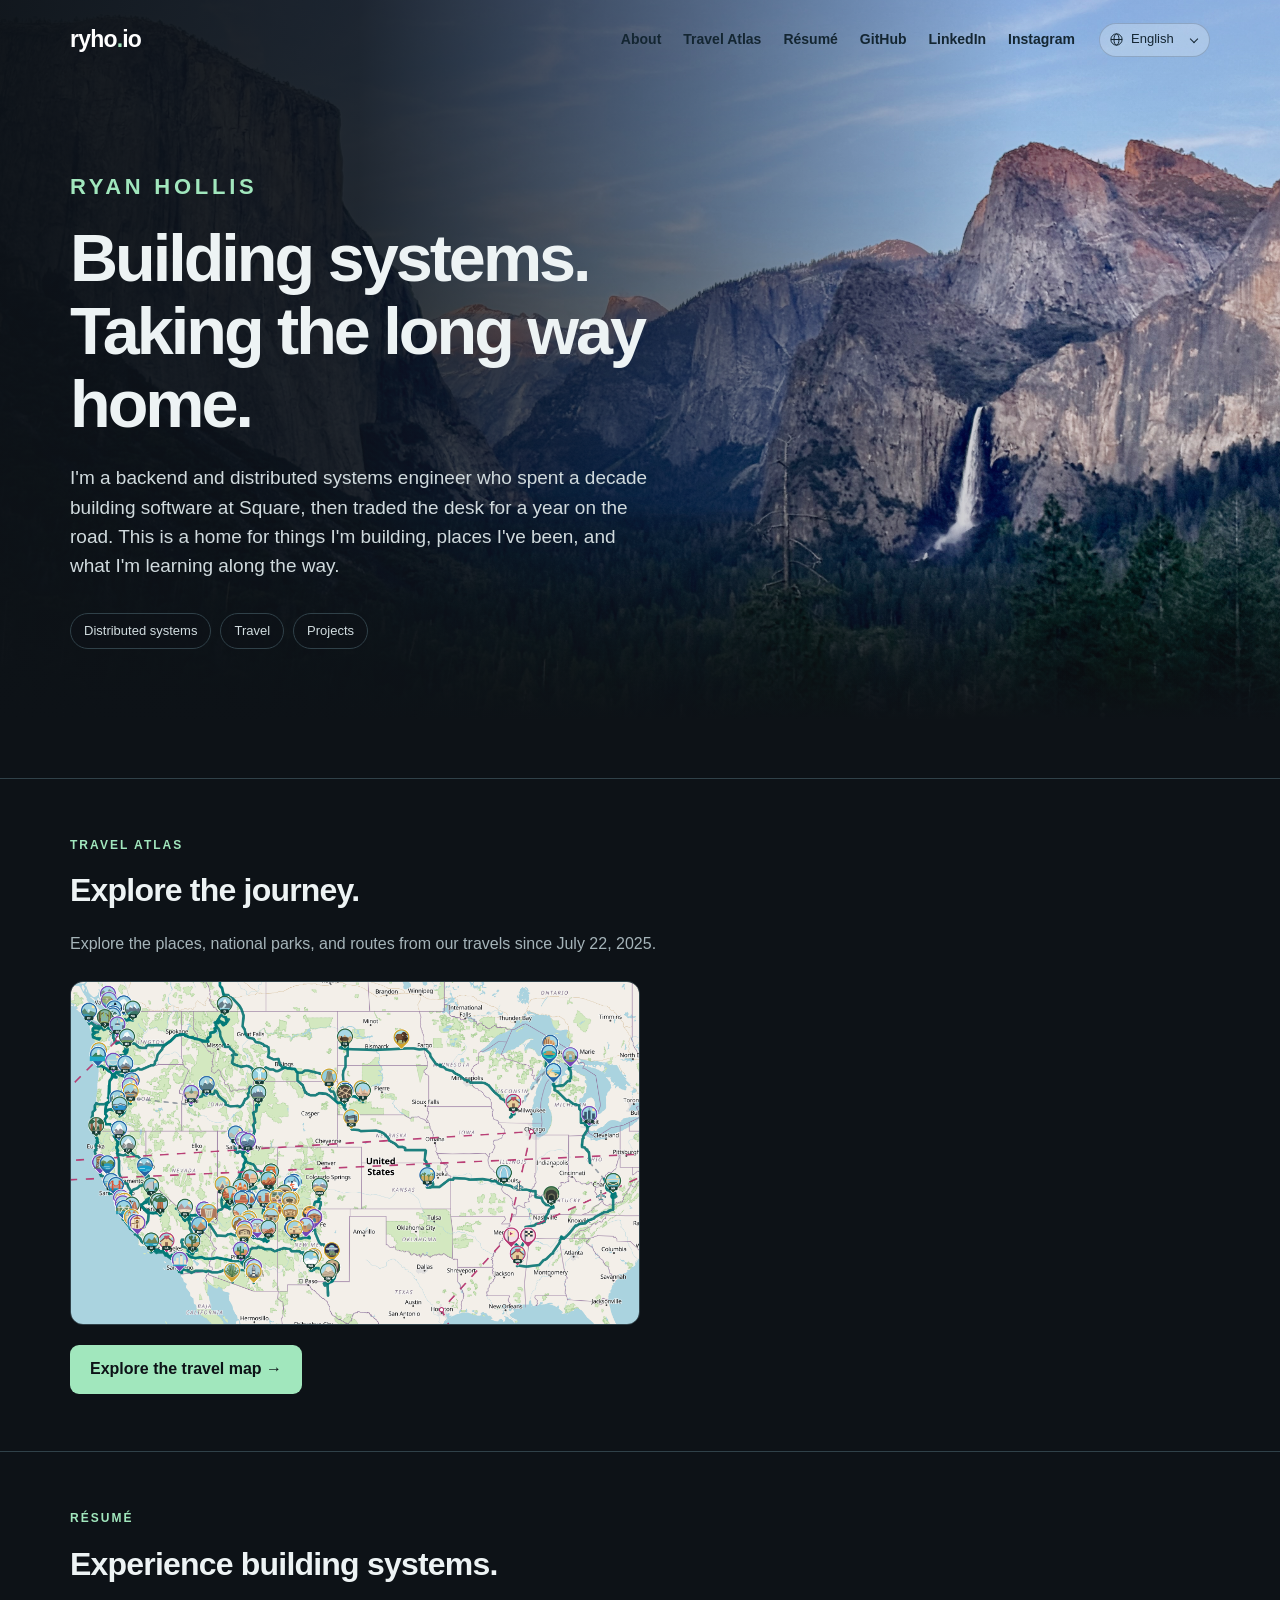
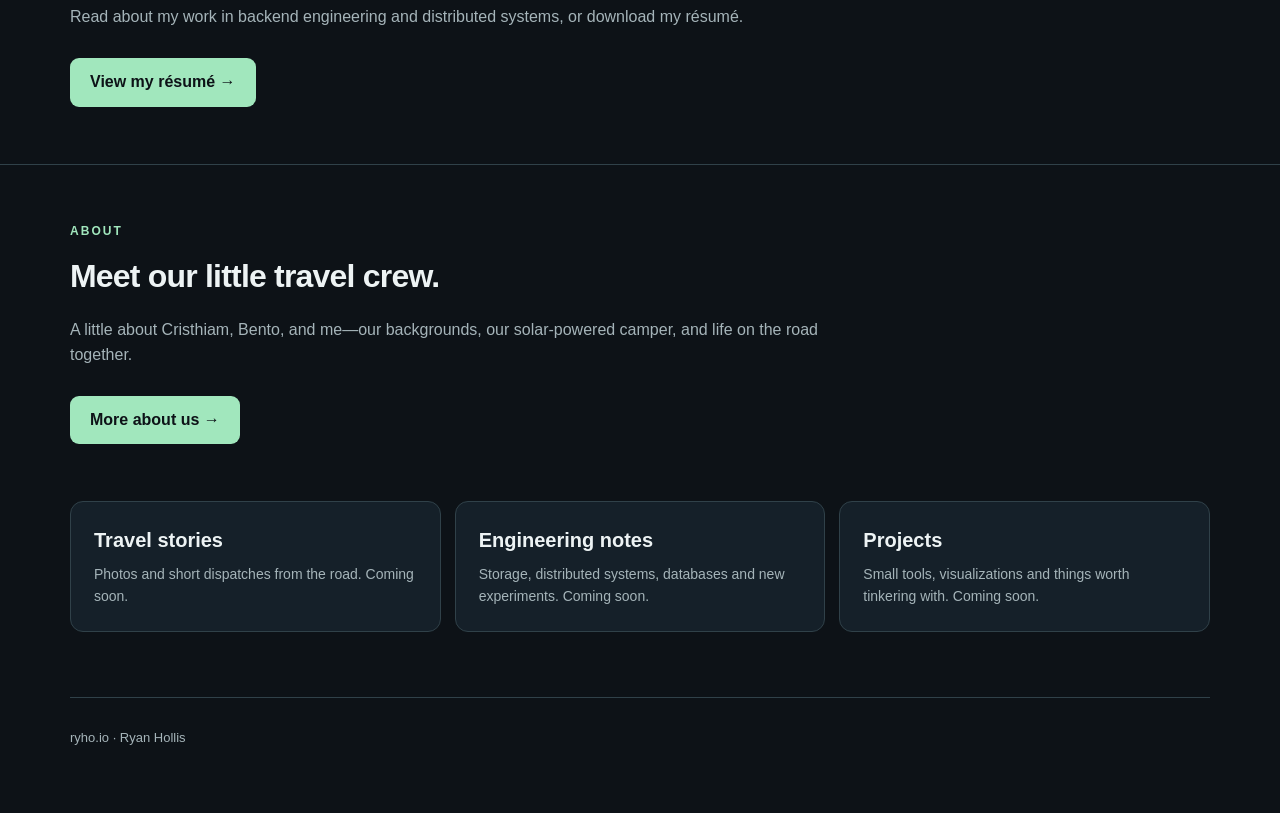
==== index.html @ a8ee5798 "final touches" ====
<!doctype html>
<html lang="en"><head><meta charset="utf-8"><meta name="viewport" content="width=device-width,initial-scale=1" />
<meta name="description" content="A software engineer's personal site and interactive travel atlas." />
<title>ryho.io — Engineering & the road</title>
<style>
:root{color-scheme:dark;--bg:#0d1217;--fg:#edf3f4;--sub:#a5b4b9;--line:#304149;--accent:#a1e7bd;--card:#152029}*{box-sizing:border-box}
body{margin:0;font:16px/1.55 -apple-system,BlinkMacSystemFont,Segoe UI,Inter,Arial,sans-serif;background:var(--bg);color:var(--fg)}
a{color:var(--accent);text-decoration:none}a:hover{text-decoration:underline}.wrap{width:min(1140px,calc(100% - 36px));margin:auto}
nav{display:flex;align-items:center;justify-content:space-between;padding:22px 0;gap:20px}.brand{font-weight:800;letter-spacing:-.035em;color:white;font-size:23px}nav .links{display:flex;gap:22px;font-size:14px;color:var(--sub)}
nav .links a{color:var(--sub)}main{padding-top:50px}h1{font-weight:750;letter-spacing:-.045em;line-height:1.09;font-size:clamp(36px,6.2vw,75px);max-width:920px;margin:0 0 23px}h2{font-size:32px;letter-spacing:-.025em;margin:0 0 12px}p{color:var(--sub);max-width:750px}.eyebrow{font-size:12px;letter-spacing:.17em;text-transform:uppercase;color:var(--accent);font-weight:700}
.lead{font-size:19px;margin:0 0 32px}.hero{padding-bottom:62px}.tags{display:flex;gap:9px;flex-wrap:wrap}.tag{border:1px solid var(--line);border-radius:999px;padding:7px 13px;font-size:13px;color:#d1dcdf}
.mapsection{border-top:1px solid var(--line);padding:45px 0}.maptop{display:flex;justify-content:space-between;gap:20px;align-items:end;flex-wrap:wrap}.controls{display:flex;gap:12px;flex-wrap:wrap;align-items:center;margin:24px 0 13px}select,button{color:var(--fg);background:var(--card);border:1px solid #46545c;border-radius:9px;padding:10px 15px;font:inherit;cursor:pointer}button:hover{border-color:var(--accent)}#map{height:clamp(520px,80vh,960px);border:1px solid var(--line);border-radius:15px;overflow:hidden;background:#16232b;width:100vw;max-width:none;margin-left:calc(50% - 50vw);border-radius:0;border-left:0;border-right:0}.legend{display:flex;gap:18px;flex-wrap:wrap;font-size:13px;color:var(--sub);margin:13px 0}.dot{display:inline-block;background:var(--accent);width:10px;height:10px;border-radius:99px;margin-right:5px}
.resume-cta{display:inline-block;background:var(--accent);color:var(--bg);padding:12px 20px;border-radius:9px;font-weight:700;margin:12px 0}
.map-preview{display:block;max-width:570px;margin:24px 0 8px}.map-preview img{display:block;width:100%;height:auto;border:1px solid var(--line);border-radius:13px}nav{flex-wrap:wrap}nav .links{flex-wrap:wrap}
.cards{display:grid;grid-template-columns:repeat(3,minmax(0,1fr));gap:14px;padding-bottom:65px}.card{border:1px solid var(--line);background:var(--card);padding:23px;border-radius:13px}.card strong{display:block;font-size:20px}.card p{font-size:14px;margin:8px 0 0}footer{padding:30px 0 65px;border-top:1px solid var(--line);color:var(--sub);font-size:13px}
.leaflet-control-attribution{font-size:11px!important} @media(max-width:670px){.cards{grid-template-columns:1fr}main{padding-top:22px}.lead{font-size:17px}nav .links{gap:12px}}
.home-top{position:relative;isolation:isolate;margin-bottom:58px}.home-top nav{position:relative;z-index:3}.home-top nav:before{display:none}.home-top nav .brand{color:white}.home-top nav .links a,.home-top .nav-language{color:#142632}.home-top nav .brand span{color:var(--accent)}.home-top nav .links a:hover{color:#285b48}.home-top .nav-toggle{color:#142632}.home-top .nav-panel.is-open{background:#edf4f7;border-color:#8195a1;box-shadow:0 12px 30px rgba(0,0,0,.25)}.home-top nav{--language-surface:rgba(237,244,247,.3);--language-border:rgba(20,38,50,.2)}.home-top nav a:focus-visible,.home-top .nav-toggle:focus-visible{outline:2px solid #142632;outline-offset:3px}main{padding-top:20px}.hero{min-height:620px;display:flex;align-items:center;padding:64px 0;margin-bottom:0}.hero-copy{position:relative;z-index:2;max-width:700px}.hero h1{font-size:clamp(42px,5.2vw,68px);max-width:690px}.hero .lead{max-width:590px;color:#d0dadd}.hero .tag{background:rgba(13,18,23,.65)}.landscape{position:absolute;z-index:0;inset:0 calc((min(1140px,100vw - 36px) - 100vw)/2);margin:0;overflow:hidden}.landscape:after{content:"";position:absolute;inset:0;background:linear-gradient(90deg,rgba(13,18,23,.97) 0%,rgba(13,18,23,.88) 28%,rgba(13,18,23,.5) 54%,rgba(13,18,23,.06) 80%),linear-gradient(0deg,var(--bg),transparent 22%)}.landscape img{display:block;width:100%;height:100%;object-fit:cover;object-position:50% 85%}
@media(min-width:541px) and (max-width:900px){.hero-copy{max-width:78%}.hero h1{font-size:clamp(36px,5.2vw,47px)}.hero .lead{font-size:17px}.hero{padding:48px 0}}
@media(max-width:540px){.home-top{margin-bottom:36px}main{padding-top:12px}.hero{min-height:640px;padding:38px 0;margin-bottom:0}.hero-copy{max-width:100%}.hero h1{font-size:clamp(34px,9vw,46px);max-width:100%}.hero .lead{font-size:16px;color:#e0e7e9;margin-bottom:24px}.hero .eyebrow{font-size:10px;letter-spacing:.12em}.hero .tag{font-size:12px;padding:6px 10px;background:rgba(13,18,23,.72)}.landscape img{object-position:85% 85%}.landscape:after{background:linear-gradient(90deg,rgba(13,18,23,.88),rgba(13,18,23,.68) 65%,rgba(13,18,23,.38)),linear-gradient(0deg,var(--bg),transparent 28%)}}
.hero .hero-name{font-size:clamp(18px,2vw,22px);font-weight:700;letter-spacing:.17em;text-transform:uppercase;color:var(--accent);margin:0 0 18px}
</style><script src="assets/i18n.js"></script><link rel="stylesheet" href="assets/navigation.css"><script src="assets/navigation.js" defer></script></head><body>
<div class="wrap home-top"><figure class="landscape"><img src="assets/images/yosemite-landscape.jpg" width="4032" height="3024" fetchpriority="high" alt="Yosemite Valley at sunset, with El Capitan, Half Dome, and Bridalveil Fall"></figure><nav><a href="/" class="brand">ryho<span style="color:var(--accent)">.</span>io</a><button class="nav-toggle" type="button" aria-expanded="false" aria-controls="nav-panel"><svg aria-hidden="true" viewBox="0 0 24 24" width="15" height="15" fill="none" stroke="currentColor" stroke-width="1.6" stroke-linecap="round"><path d="M4 6h16M4 12h16M4 18h16"/></svg> <span data-i18n="Menu">Menu</span></button><div class="nav-panel" id="nav-panel"><div class="links"><a href="about.html" data-i18n="About">About</a><a href="travel.html" data-i18n="Travel Atlas">Travel Atlas</a><a href="resume.html" data-i18n="Résumé">Résumé</a><a href="https://github.com/ryho" target="_blank" rel="noopener">GitHub</a><a href="https://www.linkedin.com/in/rhollis7/" target="_blank" rel="noopener">LinkedIn</a><a href="https://www.instagram.com/theryanhollis/" target="_blank" rel="noopener">Instagram</a></div><label class="nav-language"><svg class="language-globe" aria-hidden="true" viewBox="0 0 24 24" fill="none" stroke="currentColor" stroke-width="1.6"><circle cx="12" cy="12" r="9"/><ellipse cx="12" cy="12" rx="4" ry="9"/><path d="M3 12h18"/></svg><span class="language-label" data-i18n="Language">Language</span><select data-language-select aria-label="Language / Idioma / Langue"><option value="en">English</option><option value="es">Español</option><option value="fr">Français</option></select></label></div></nav>
<main><section class="hero" id="about"><div class="hero-copy"><p class="hero-name">Ryan Hollis</p><h1><span data-i18n="Building systems.">Building systems.</span><br><span data-i18n="Taking the long way home.">Taking the long way home.</span></h1>
<p class="lead" data-i18n="I'm a backend and distributed systems engineer who spent a decade building software at Square, then traded the desk for a year on the road. This is a home for things I'm building, places I've been, and what I'm learning along the way.">I'm a backend and distributed systems engineer who spent a decade building software at Square, then traded the desk for a year on the road. This is a home for things I'm building, places I've been, and what I'm learning along the way.</p>
<div class="tags"><span class="tag" data-i18n="Distributed systems">Distributed systems</span><span class="tag" data-i18n="Travel">Travel</span><span class="tag" data-i18n="Projects">Projects</span></div></div></section></main></div>
<section class="mapsection"><div class="wrap"><p class="eyebrow" data-i18n="Travel Atlas">Travel Atlas</p><h2 data-i18n="Explore the journey.">Explore the journey.</h2><p data-i18n="Explore the places, national parks, and routes from our travels since July 22, 2025.">Explore the places, national parks, and routes from our travels since July 22, 2025.</p><a class="map-preview" href="travel.html"><img src="assets/images/travel-usa-preview.png" width="2152" height="1298" loading="lazy" alt="USA travel map with our route and destination pins"></a><a href="travel.html" style="display:inline-block;background:var(--accent);color:var(--bg);padding:12px 20px;border-radius:9px;font-weight:700;margin:12px 0" data-i18n="Explore the travel map →">Explore the travel map →</a></div></section>
<section class="mapsection"><div class="wrap"><p class="eyebrow" data-i18n="Résumé">Résumé</p><h2 data-i18n="Experience building systems.">Experience building systems.</h2><p data-i18n="Read about my work in backend engineering and distributed systems, or download my résumé.">Read about my work in backend engineering and distributed systems, or download my résumé.</p><a class="resume-cta" href="resume.html" data-i18n="View my résumé →">View my résumé →</a></div></section>
<section class="mapsection"><div class="wrap"><p class="eyebrow" data-i18n="About">About</p><h2 data-i18n="Meet our little travel crew.">Meet our little travel crew.</h2><p data-i18n="A little about Cristhiam, Bento, and me—our backgrounds, our solar-powered camper, and life on the road together.">A little about Cristhiam, Bento, and me—our backgrounds, our solar-powered camper, and life on the road together.</p><a class="resume-cta" href="about.html" data-i18n="More about us →">More about us →</a></div></section>
<div class="wrap"><section class="cards"><div class="card"><strong data-i18n="Travel stories">Travel stories</strong><p data-i18n="Photos and short dispatches from the road. Coming soon.">Photos and short dispatches from the road. Coming soon.</p></div><div class="card"><strong data-i18n="Engineering notes">Engineering notes</strong><p data-i18n="Storage, distributed systems, databases and new experiments. Coming soon.">Storage, distributed systems, databases and new experiments. Coming soon.</p></div><div class="card"><strong data-i18n="Projects">Projects</strong><p data-i18n="Small tools, visualizations and things worth tinkering with. Coming soon.">Small tools, visualizations and things worth tinkering with. Coming soon.</p></div></section>
<footer>ryho.io · Ryan Hollis</footer></div>
</body></html>
---- assets/navigation.css ----
nav .nav-language{display:flex;gap:6px;align-items:center;font:inherit;font-size:14px;color:var(--sub)}nav .nav-language select{font:inherit;color:inherit}
nav .nav-panel{display:flex;align-items:center;gap:24px}nav .nav-toggle{display:none}
@media(max-width:1000px){nav{position:relative;gap:14px}nav .nav-panel{width:100%;flex-direction:column;align-items:stretch;gap:20px;padding:20px;border:1px solid var(--line);border-radius:12px;background:var(--bg)}nav .nav-panel .links{display:flex;flex-direction:column;gap:0}nav .nav-panel .links a{padding:10px 0;font-size:16px}nav .nav-panel label{justify-content:space-between;font-size:16px}.js-nav .nav-toggle{display:flex;align-items:center;gap:8px;margin-left:auto;padding:9px 13px;background:rgba(21,32,41,.3);color:var(--fg);border:1px solid var(--line);border-radius:8px;font:inherit;cursor:pointer}.js-nav .nav-toggle:focus-visible{outline:2px solid var(--accent);outline-offset:3px}.js-nav .nav-panel{display:none}.js-nav .nav-panel.is-open{display:flex}}

nav .nav-language{position:relative;display:inline-flex;align-items:center;gap:0;justify-content:initial;width:max-content;flex-shrink:0;border:1px solid var(--language-border,#43545e);border-radius:999px;background:var(--language-surface,rgba(21,32,41,.3));padding:0 9px;min-height:32px;transition:border-color .15s,box-shadow .15s}
nav .nav-language .language-label{position:absolute;width:1px;height:1px;padding:0;margin:-1px;overflow:hidden;clip-path:inset(50%);white-space:nowrap}
nav .language-globe{width:15px;height:15px;flex-shrink:0;pointer-events:none}
nav .nav-language select{appearance:none;-webkit-appearance:none;font:inherit;font-size:13px;font-weight:500;line-height:1.3;color:inherit;background:transparent;border:0;border-radius:999px;padding:7px 19px 7px 7px;margin:0;min-height:32px;cursor:pointer;box-shadow:none;outline:none}
nav .nav-language:after{content:"";position:absolute;right:12px;top:12px;width:5px;height:5px;border-right:1.5px solid currentColor;border-bottom:1.5px solid currentColor;transform:rotate(45deg);pointer-events:none}
nav .nav-language:focus-within{outline:2px solid currentColor;outline-offset:3px}nav .nav-language:hover{border-color:currentColor}nav .nav-language select option{color:#edf3f4;background:#152029}

nav .nav-panel .links a,nav .nav-toggle{font-weight:650}

nav.js-nav .nav-toggle{gap:7px;min-height:34px;padding:7px 12px;border-radius:999px;border:1px solid var(--language-border,#43545e);background:var(--language-surface,rgba(21,32,41,.3));font-size:13px;font-weight:500;line-height:1.3;transition:border-color .15s,box-shadow .15s}
nav.js-nav .nav-toggle:hover{border-color:currentColor}nav.js-nav .nav-toggle:focus-visible{outline:2px solid currentColor;outline-offset:3px}nav .nav-toggle svg{flex-shrink:0}

.home-top nav.js-nav .nav-toggle{color:#142632}
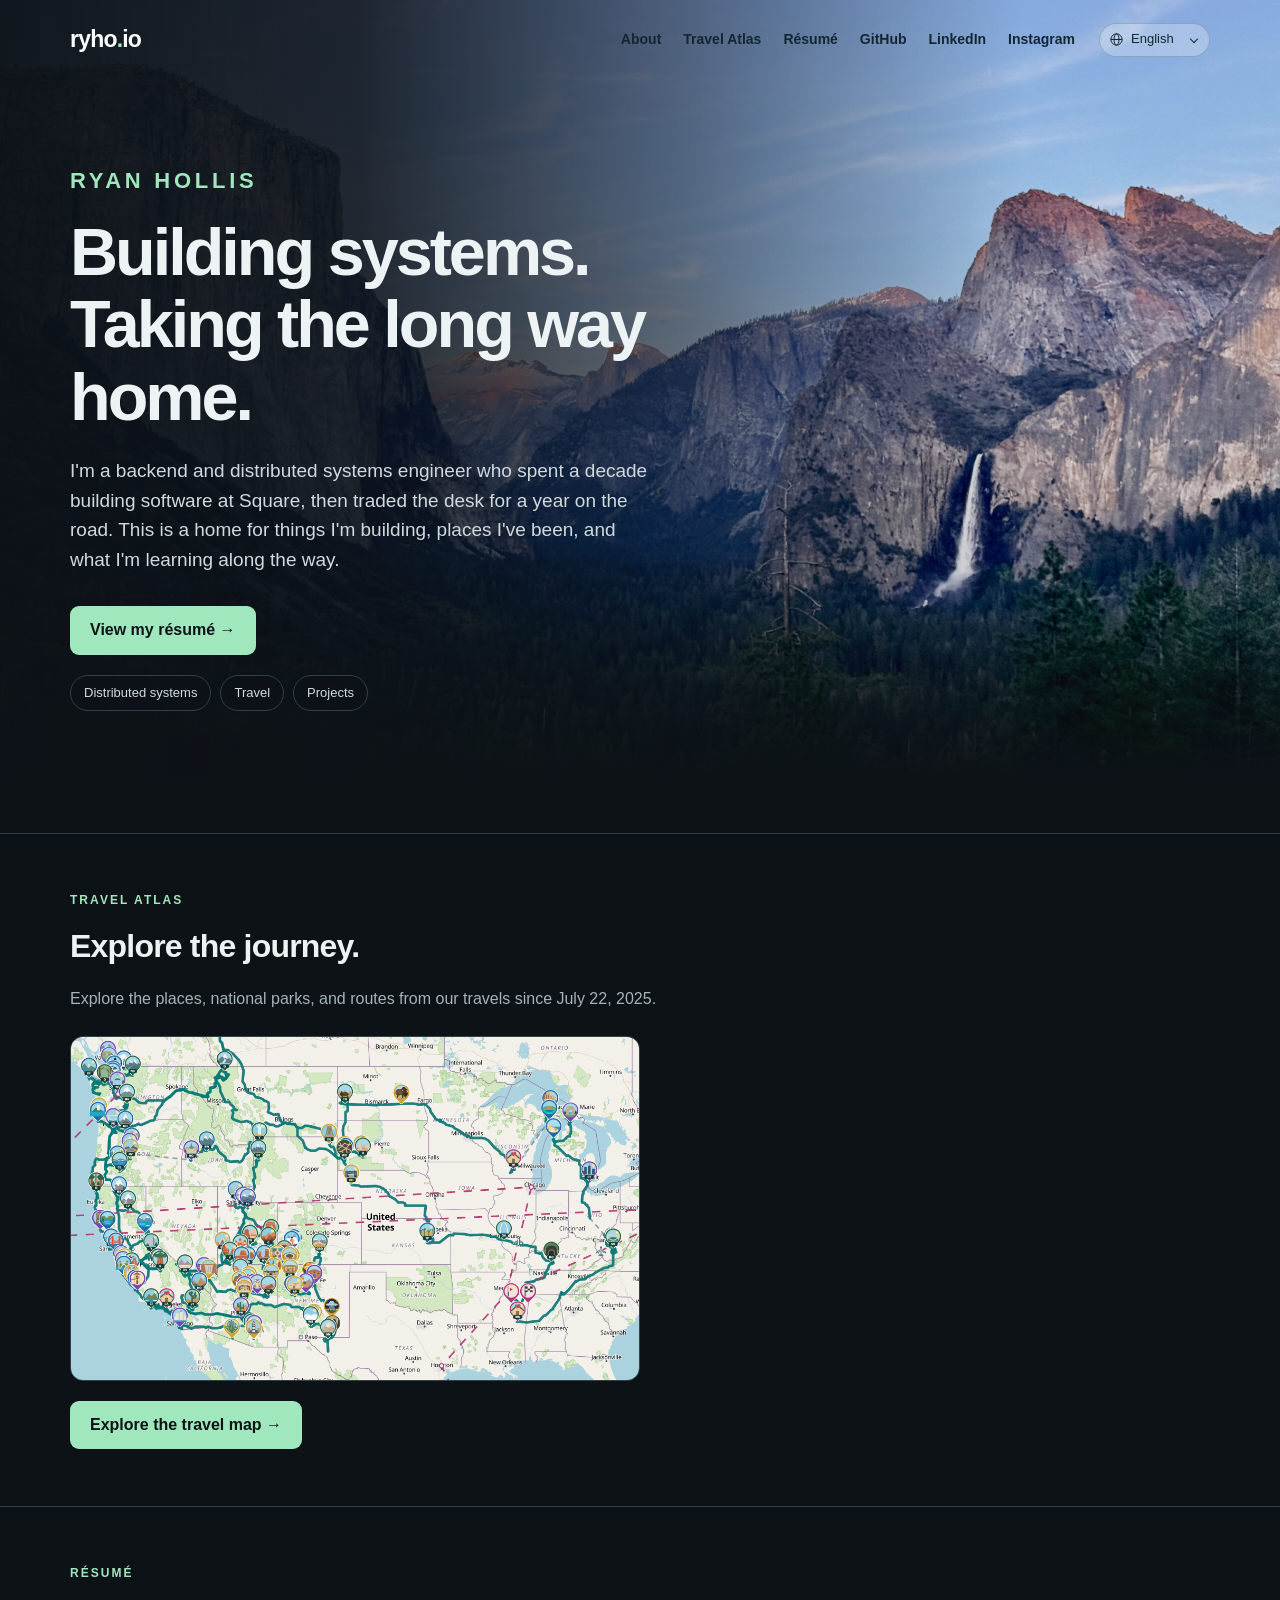
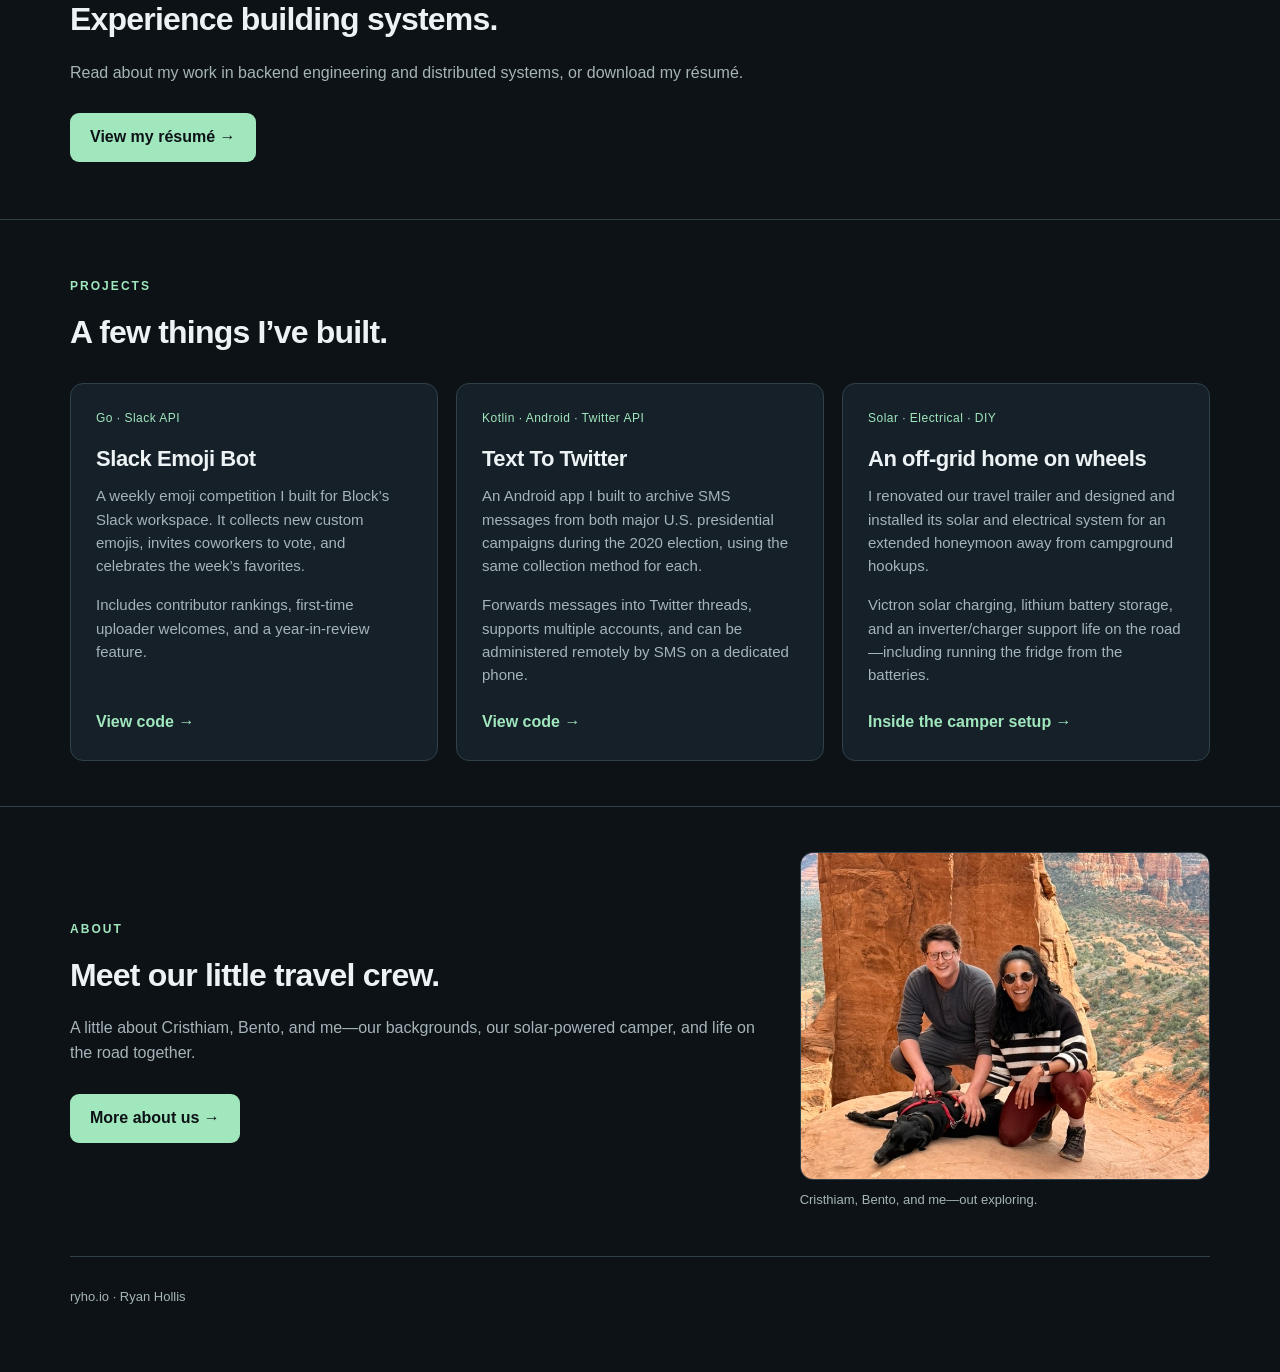
==== commit 59110763: "More stuff" ====
--- a/index.html
+++ b/index.html
@@ -18,14 +18,17 @@
 @media(min-width:541px) and (max-width:900px){.hero-copy{max-width:78%}.hero h1{font-size:clamp(36px,5.2vw,47px)}.hero .lead{font-size:17px}.hero{padding:48px 0}}
 @media(max-width:540px){.home-top{margin-bottom:36px}main{padding-top:12px}.hero{min-height:640px;padding:38px 0;margin-bottom:0}.hero-copy{max-width:100%}.hero h1{font-size:clamp(34px,9vw,46px);max-width:100%}.hero .lead{font-size:16px;color:#e0e7e9;margin-bottom:24px}.hero .eyebrow{font-size:10px;letter-spacing:.12em}.hero .tag{font-size:12px;padding:6px 10px;background:rgba(13,18,23,.72)}.landscape img{object-position:85% 85%}.landscape:after{background:linear-gradient(90deg,rgba(13,18,23,.88),rgba(13,18,23,.68) 65%,rgba(13,18,23,.38)),linear-gradient(0deg,var(--bg),transparent 28%)}}
 .hero .hero-name{font-size:clamp(18px,2vw,22px);font-weight:700;letter-spacing:.17em;text-transform:uppercase;color:var(--accent);margin:0 0 18px}
+.hero-actions{margin:0 0 20px}.hero-actions .resume-cta{margin:0}.travel-preview-grid{display:grid;grid-template-columns:minmax(0,1.7fr) minmax(0,1fr);gap:26px;align-items:start;margin:26px 0 12px}.travel-preview-grid .map-preview{max-width:none;margin:0}.travel-person{margin:0}.travel-person img{display:block;width:100%;height:auto;aspect-ratio:1.25;object-fit:cover;object-position:50% 100%;border-radius:13px;border:1px solid var(--line)}.travel-person figcaption{font-size:13px;color:var(--sub);margin-top:10px}.project-grid{display:grid;grid-template-columns:repeat(3,minmax(0,1fr));gap:18px;margin-top:26px}.project-card{display:flex;flex-direction:column;padding:25px;border:1px solid var(--line);border-radius:13px;background:var(--card)}.project-kind{font-size:12px;color:var(--accent);letter-spacing:.04em}.project-card h3{font-size:22px;line-height:1.2;letter-spacing:-.02em;margin:18px 0 12px}.project-card p{font-size:15px;margin:0 0 16px}.project-card a{margin-top:auto;font-weight:650;padding-top:8px}@media(max-width:850px){.project-grid{grid-template-columns:1fr}.project-card{padding:22px}}@media(max-width:600px){.travel-preview-grid{grid-template-columns:1fr}.travel-person{max-width:400px}.travel-person img{aspect-ratio:4/3}}
+.about-preview-grid{display:grid;grid-template-columns:minmax(0,1.7fr) minmax(0,1fr);gap:32px;align-items:center}.about-preview-grid .travel-person img{aspect-ratio:1.25}@media(max-width:600px){.about-preview-grid{grid-template-columns:1fr}}
 </style><script src="assets/i18n.js"></script><link rel="stylesheet" href="assets/navigation.css"><script src="assets/navigation.js" defer></script></head><body>
-<div class="wrap home-top"><figure class="landscape"><img src="assets/images/yosemite-landscape.jpg" width="4032" height="3024" fetchpriority="high" alt="Yosemite Valley at sunset, with El Capitan, Half Dome, and Bridalveil Fall"></figure><nav><a href="/" class="brand">ryho<span style="color:var(--accent)">.</span>io</a><button class="nav-toggle" type="button" aria-expanded="false" aria-controls="nav-panel"><svg aria-hidden="true" viewBox="0 0 24 24" width="15" height="15" fill="none" stroke="currentColor" stroke-width="1.6" stroke-linecap="round"><path d="M4 6h16M4 12h16M4 18h16"/></svg> <span data-i18n="Menu">Menu</span></button><div class="nav-panel" id="nav-panel"><div class="links"><a href="about.html" data-i18n="About">About</a><a href="travel.html" data-i18n="Travel Atlas">Travel Atlas</a><a href="resume.html" data-i18n="Résumé">Résumé</a><a href="https://github.com/ryho" target="_blank" rel="noopener">GitHub</a><a href="https://www.linkedin.com/in/rhollis7/" target="_blank" rel="noopener">LinkedIn</a><a href="https://www.instagram.com/theryanhollis/" target="_blank" rel="noopener">Instagram</a></div><label class="nav-language"><svg class="language-globe" aria-hidden="true" viewBox="0 0 24 24" fill="none" stroke="currentColor" stroke-width="1.6"><circle cx="12" cy="12" r="9"/><ellipse cx="12" cy="12" rx="4" ry="9"/><path d="M3 12h18"/></svg><span class="language-label" data-i18n="Language">Language</span><select data-language-select aria-label="Language / Idioma / Langue"><option value="en">English</option><option value="es">Español</option><option value="fr">Français</option></select></label></div></nav>
+<div class="wrap home-top"><figure class="landscape"><img src="assets/images/yosemite-landscape.jpg" width="4032" height="3024" fetchpriority="high" alt="Yosemite Valley at sunset, with El Capitan, Half Dome, and Bridalveil Fall"></figure><nav><a href="index.html" class="brand">ryho<span style="color:var(--accent)">.</span>io</a><button class="nav-toggle" type="button" aria-expanded="false" aria-controls="nav-panel"><svg aria-hidden="true" viewBox="0 0 24 24" width="15" height="15" fill="none" stroke="currentColor" stroke-width="1.6" stroke-linecap="round"><path d="M4 6h16M4 12h16M4 18h16"/></svg> <span data-i18n="Menu">Menu</span></button><div class="nav-panel" id="nav-panel"><div class="links"><a href="about.html" data-i18n="About">About</a><a href="travel.html" data-i18n="Travel Atlas">Travel Atlas</a><a href="resume.html" data-i18n="Résumé">Résumé</a><a href="https://github.com/ryho" target="_blank" rel="noopener">GitHub</a><a href="https://www.linkedin.com/in/rhollis7/" target="_blank" rel="noopener">LinkedIn</a><a href="https://www.instagram.com/theryanhollis/" target="_blank" rel="noopener">Instagram</a></div><label class="nav-language"><svg class="language-globe" aria-hidden="true" viewBox="0 0 24 24" fill="none" stroke="currentColor" stroke-width="1.6"><circle cx="12" cy="12" r="9"/><ellipse cx="12" cy="12" rx="4" ry="9"/><path d="M3 12h18"/></svg><span class="language-label" data-i18n="Language">Language</span><select data-language-select aria-label="Language / Idioma / Langue"><option value="en">English</option><option value="es">Español</option><option value="fr">Français</option></select></label></div></nav>
 <main><section class="hero" id="about"><div class="hero-copy"><p class="hero-name">Ryan Hollis</p><h1><span data-i18n="Building systems.">Building systems.</span><br><span data-i18n="Taking the long way home.">Taking the long way home.</span></h1>
 <p class="lead" data-i18n="I'm a backend and distributed systems engineer who spent a decade building software at Square, then traded the desk for a year on the road. This is a home for things I'm building, places I've been, and what I'm learning along the way.">I'm a backend and distributed systems engineer who spent a decade building software at Square, then traded the desk for a year on the road. This is a home for things I'm building, places I've been, and what I'm learning along the way.</p>
-<div class="tags"><span class="tag" data-i18n="Distributed systems">Distributed systems</span><span class="tag" data-i18n="Travel">Travel</span><span class="tag" data-i18n="Projects">Projects</span></div></div></section></main></div>
+<div class="hero-actions"><a class="resume-cta" href="resume.html" data-i18n="View my résumé →">View my résumé →</a></div><div class="tags"><span class="tag" data-i18n="Distributed systems">Distributed systems</span><span class="tag" data-i18n="Travel">Travel</span><span class="tag" data-i18n="Projects">Projects</span></div></div></section></main></div>
 <section class="mapsection"><div class="wrap"><p class="eyebrow" data-i18n="Travel Atlas">Travel Atlas</p><h2 data-i18n="Explore the journey.">Explore the journey.</h2><p data-i18n="Explore the places, national parks, and routes from our travels since July 22, 2025.">Explore the places, national parks, and routes from our travels since July 22, 2025.</p><a class="map-preview" href="travel.html"><img src="assets/images/travel-usa-preview.png" width="2152" height="1298" loading="lazy" alt="USA travel map with our route and destination pins"></a><a href="travel.html" style="display:inline-block;background:var(--accent);color:var(--bg);padding:12px 20px;border-radius:9px;font-weight:700;margin:12px 0" data-i18n="Explore the travel map →">Explore the travel map →</a></div></section>
 <section class="mapsection"><div class="wrap"><p class="eyebrow" data-i18n="Résumé">Résumé</p><h2 data-i18n="Experience building systems.">Experience building systems.</h2><p data-i18n="Read about my work in backend engineering and distributed systems, or download my résumé.">Read about my work in backend engineering and distributed systems, or download my résumé.</p><a class="resume-cta" href="resume.html" data-i18n="View my résumé →">View my résumé →</a></div></section>
-<section class="mapsection"><div class="wrap"><p class="eyebrow" data-i18n="About">About</p><h2 data-i18n="Meet our little travel crew.">Meet our little travel crew.</h2><p data-i18n="A little about Cristhiam, Bento, and me—our backgrounds, our solar-powered camper, and life on the road together.">A little about Cristhiam, Bento, and me—our backgrounds, our solar-powered camper, and life on the road together.</p><a class="resume-cta" href="about.html" data-i18n="More about us →">More about us →</a></div></section>
-<div class="wrap"><section class="cards"><div class="card"><strong data-i18n="Travel stories">Travel stories</strong><p data-i18n="Photos and short dispatches from the road. Coming soon.">Photos and short dispatches from the road. Coming soon.</p></div><div class="card"><strong data-i18n="Engineering notes">Engineering notes</strong><p data-i18n="Storage, distributed systems, databases and new experiments. Coming soon.">Storage, distributed systems, databases and new experiments. Coming soon.</p></div><div class="card"><strong data-i18n="Projects">Projects</strong><p data-i18n="Small tools, visualizations and things worth tinkering with. Coming soon.">Small tools, visualizations and things worth tinkering with. Coming soon.</p></div></section>
+<section class="mapsection" id="projects"><div class="wrap"><p class="eyebrow" data-i18n="Projects">Projects</p><h2 data-i18n="A few things I’ve built.">A few things I’ve built.</h2><div class="project-grid"><article class="project-card"><span class="project-kind">Go · Slack API</span><h3>Slack Emoji Bot</h3><p data-i18n="A weekly emoji competition I built for Block’s Slack workspace. It collects new custom emojis, invites coworkers to vote, and celebrates the week’s favorites.">A weekly emoji competition I built for Block’s Slack workspace. It collects new custom emojis, invites coworkers to vote, and celebrates the week’s favorites.</p><p data-i18n="Includes contributor rankings, first-time uploader welcomes, and a year-in-review feature.">Includes contributor rankings, first-time uploader welcomes, and a year-in-review feature.</p><a href="https://github.com/ryho/slack-emoji-bot" target="_blank" rel="noopener" data-i18n="View code →">View code →</a></article><article class="project-card"><span class="project-kind">Kotlin · Android · Twitter API</span><h3>Text To Twitter</h3><p data-i18n="An Android app I built to archive SMS messages from both major U.S. presidential campaigns during the 2020 election, using the same collection method for each.">An Android app I built to archive SMS messages from both major U.S. presidential campaigns during the 2020 election, using the same collection method for each.</p><p data-i18n="Forwards messages into Twitter threads, supports multiple accounts, and can be administered remotely by SMS on a dedicated phone.">Forwards messages into Twitter threads, supports multiple accounts, and can be administered remotely by SMS on a dedicated phone.</p><a href="https://github.com/ryho/TextToTwitter" target="_blank" rel="noopener" data-i18n="View code →">View code →</a></article><article class="project-card"><span class="project-kind" data-i18n="Solar · Electrical · DIY">Solar · Electrical · DIY</span><h3 data-i18n="An off-grid home on wheels">An off-grid home on wheels</h3><p data-i18n="I renovated our travel trailer and designed and installed its solar and electrical system for an extended honeymoon away from campground hookups.">I renovated our travel trailer and designed and installed its solar and electrical system for an extended honeymoon away from campground hookups.</p><p data-i18n="Victron solar charging, lithium battery storage, and an inverter/charger support life on the road—including running the fridge from the batteries.">Victron solar charging, lithium battery storage, and an inverter/charger support life on the road—including running the fridge from the batteries.</p><a href="about.html#solar-install" data-i18n="Inside the camper setup →">Inside the camper setup →</a></article></div></div></section>
+<section class="mapsection"><div class="wrap about-preview-grid"><div><p class="eyebrow" data-i18n="About">About</p><h2 data-i18n="Meet our little travel crew.">Meet our little travel crew.</h2><p data-i18n="A little about Cristhiam, Bento, and me—our backgrounds, our solar-powered camper, and life on the road together.">A little about Cristhiam, Bento, and me—our backgrounds, our solar-powered camper, and life on the road together.</p><a class="resume-cta" href="about.html" data-i18n="More about us →">More about us →</a></div><figure class="travel-person"><img src="assets/photos/about-us.jpg" width="768" height="841" loading="lazy" alt="Ryan, Cristhiam, and Bento together among red rock cliffs"><figcaption data-i18n="Cristhiam, Bento, and me—out exploring.">Cristhiam, Bento, and me—out exploring.</figcaption></figure></div></section>
+<div class="wrap">
 <footer>ryho.io · Ryan Hollis</footer></div>
 </body></html>
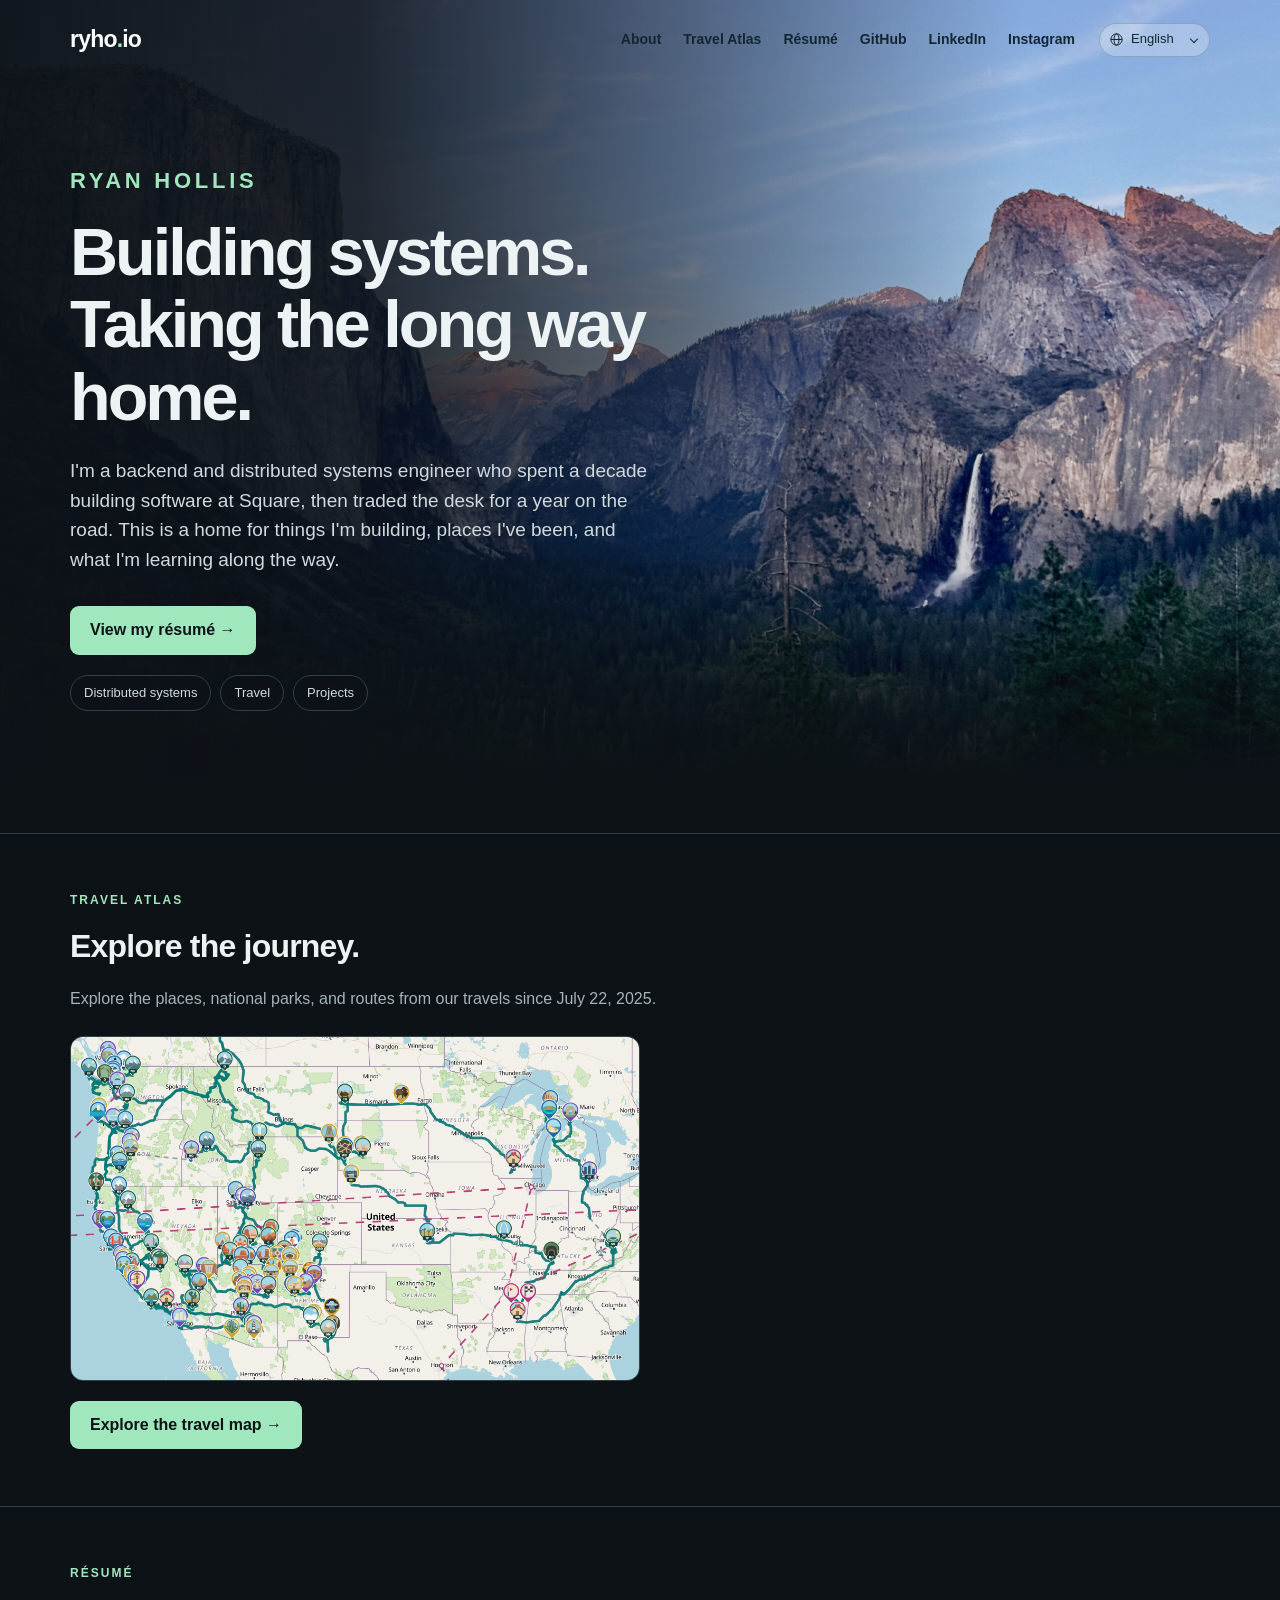
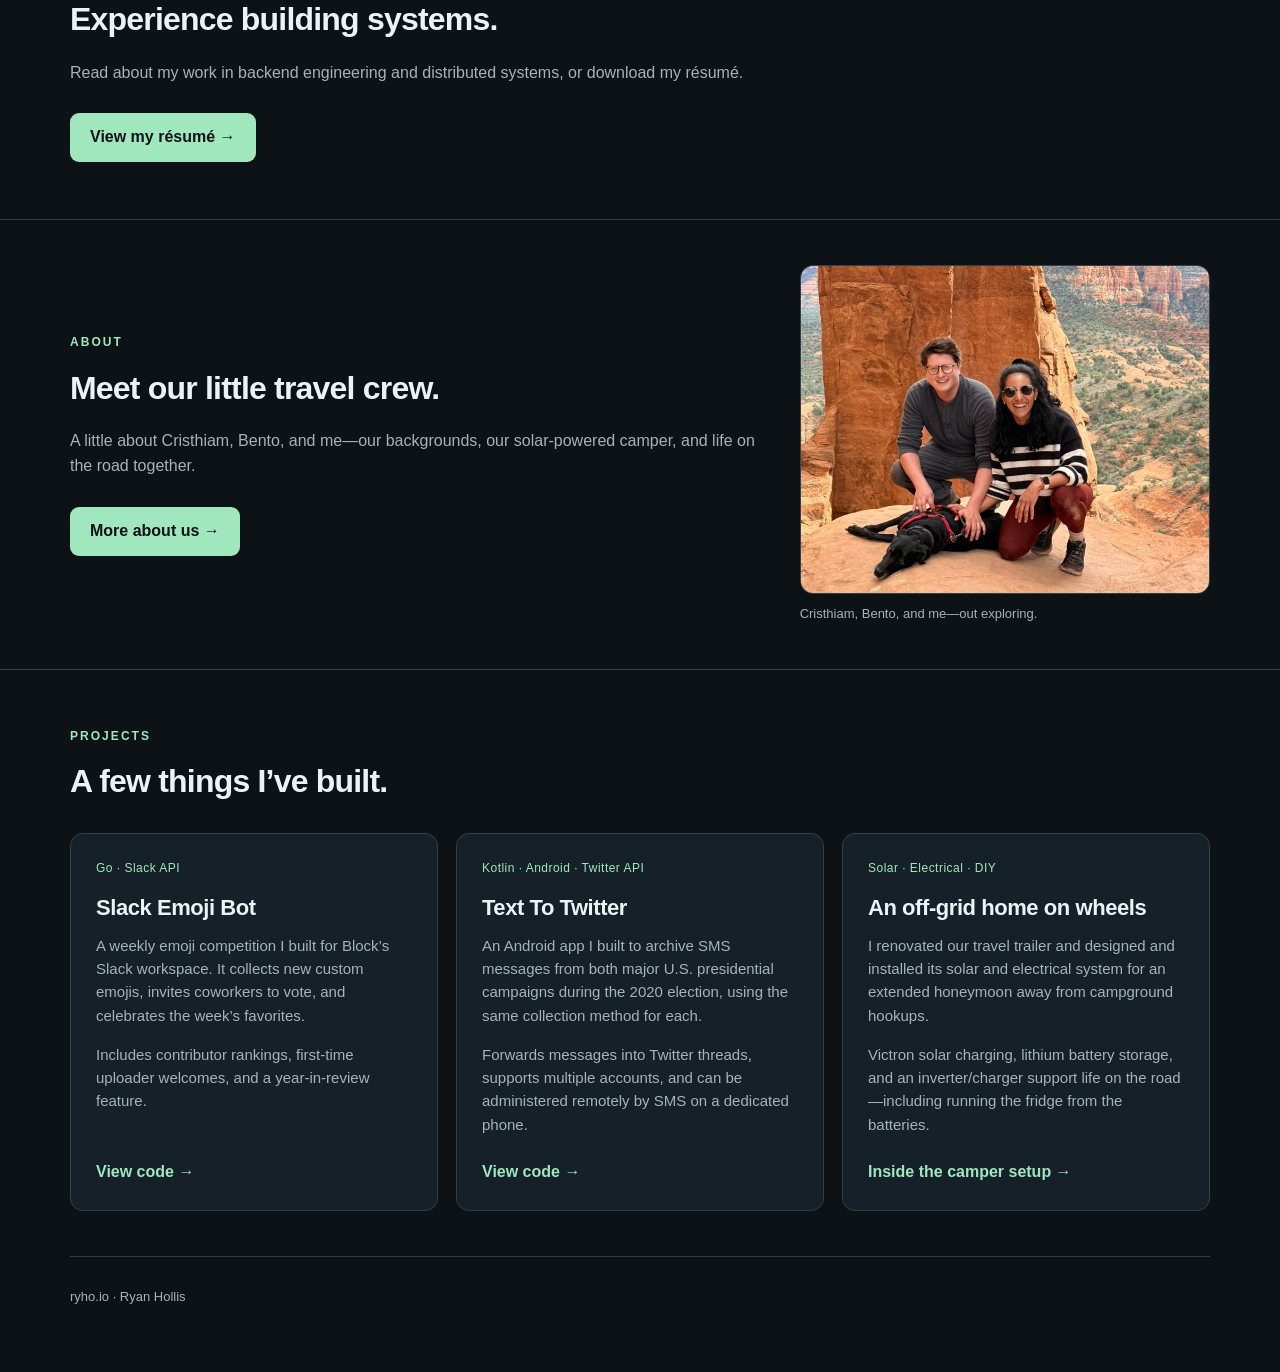
==== commit 51eba3f3: "Reorder home page" ====
--- a/index.html
+++ b/index.html
@@ -27,8 +27,9 @@
 <div class="hero-actions"><a class="resume-cta" href="resume.html" data-i18n="View my résumé →">View my résumé →</a></div><div class="tags"><span class="tag" data-i18n="Distributed systems">Distributed systems</span><span class="tag" data-i18n="Travel">Travel</span><span class="tag" data-i18n="Projects">Projects</span></div></div></section></main></div>
 <section class="mapsection"><div class="wrap"><p class="eyebrow" data-i18n="Travel Atlas">Travel Atlas</p><h2 data-i18n="Explore the journey.">Explore the journey.</h2><p data-i18n="Explore the places, national parks, and routes from our travels since July 22, 2025.">Explore the places, national parks, and routes from our travels since July 22, 2025.</p><a class="map-preview" href="travel.html"><img src="assets/images/travel-usa-preview.png" width="2152" height="1298" loading="lazy" alt="USA travel map with our route and destination pins"></a><a href="travel.html" style="display:inline-block;background:var(--accent);color:var(--bg);padding:12px 20px;border-radius:9px;font-weight:700;margin:12px 0" data-i18n="Explore the travel map →">Explore the travel map →</a></div></section>
 <section class="mapsection"><div class="wrap"><p class="eyebrow" data-i18n="Résumé">Résumé</p><h2 data-i18n="Experience building systems.">Experience building systems.</h2><p data-i18n="Read about my work in backend engineering and distributed systems, or download my résumé.">Read about my work in backend engineering and distributed systems, or download my résumé.</p><a class="resume-cta" href="resume.html" data-i18n="View my résumé →">View my résumé →</a></div></section>
+<section class="mapsection"><div class="wrap about-preview-grid"><div><p class="eyebrow" data-i18n="About">About</p><h2 data-i18n="Meet our little travel crew.">Meet our little travel crew.</h2><p data-i18n="A little about Cristhiam, Bento, and me—our backgrounds, our solar-powered camper, and life on the road together.">A little about Cristhiam, Bento, and me—our backgrounds, our solar-powered camper, and life on the road together.</p><a class="resume-cta" href="about.html" data-i18n="More about us →">More about us →</a></div><figure class="travel-person"><img src="assets/photos/about-us.jpg" width="768" height="841" loading="lazy" alt="Ryan, Cristhiam, and Bento together among red rock cliffs"><figcaption data-i18n="Cristhiam, Bento, and me—out exploring.">Cristhiam, Bento, and me—out exploring.</figcaption></figure></div></section>
 <section class="mapsection" id="projects"><div class="wrap"><p class="eyebrow" data-i18n="Projects">Projects</p><h2 data-i18n="A few things I’ve built.">A few things I’ve built.</h2><div class="project-grid"><article class="project-card"><span class="project-kind">Go · Slack API</span><h3>Slack Emoji Bot</h3><p data-i18n="A weekly emoji competition I built for Block’s Slack workspace. It collects new custom emojis, invites coworkers to vote, and celebrates the week’s favorites.">A weekly emoji competition I built for Block’s Slack workspace. It collects new custom emojis, invites coworkers to vote, and celebrates the week’s favorites.</p><p data-i18n="Includes contributor rankings, first-time uploader welcomes, and a year-in-review feature.">Includes contributor rankings, first-time uploader welcomes, and a year-in-review feature.</p><a href="https://github.com/ryho/slack-emoji-bot" target="_blank" rel="noopener" data-i18n="View code →">View code →</a></article><article class="project-card"><span class="project-kind">Kotlin · Android · Twitter API</span><h3>Text To Twitter</h3><p data-i18n="An Android app I built to archive SMS messages from both major U.S. presidential campaigns during the 2020 election, using the same collection method for each.">An Android app I built to archive SMS messages from both major U.S. presidential campaigns during the 2020 election, using the same collection method for each.</p><p data-i18n="Forwards messages into Twitter threads, supports multiple accounts, and can be administered remotely by SMS on a dedicated phone.">Forwards messages into Twitter threads, supports multiple accounts, and can be administered remotely by SMS on a dedicated phone.</p><a href="https://github.com/ryho/TextToTwitter" target="_blank" rel="noopener" data-i18n="View code →">View code →</a></article><article class="project-card"><span class="project-kind" data-i18n="Solar · Electrical · DIY">Solar · Electrical · DIY</span><h3 data-i18n="An off-grid home on wheels">An off-grid home on wheels</h3><p data-i18n="I renovated our travel trailer and designed and installed its solar and electrical system for an extended honeymoon away from campground hookups.">I renovated our travel trailer and designed and installed its solar and electrical system for an extended honeymoon away from campground hookups.</p><p data-i18n="Victron solar charging, lithium battery storage, and an inverter/charger support life on the road—including running the fridge from the batteries.">Victron solar charging, lithium battery storage, and an inverter/charger support life on the road—including running the fridge from the batteries.</p><a href="about.html#solar-install" data-i18n="Inside the camper setup →">Inside the camper setup →</a></article></div></div></section>
-<section class="mapsection"><div class="wrap about-preview-grid"><div><p class="eyebrow" data-i18n="About">About</p><h2 data-i18n="Meet our little travel crew.">Meet our little travel crew.</h2><p data-i18n="A little about Cristhiam, Bento, and me—our backgrounds, our solar-powered camper, and life on the road together.">A little about Cristhiam, Bento, and me—our backgrounds, our solar-powered camper, and life on the road together.</p><a class="resume-cta" href="about.html" data-i18n="More about us →">More about us →</a></div><figure class="travel-person"><img src="assets/photos/about-us.jpg" width="768" height="841" loading="lazy" alt="Ryan, Cristhiam, and Bento together among red rock cliffs"><figcaption data-i18n="Cristhiam, Bento, and me—out exploring.">Cristhiam, Bento, and me—out exploring.</figcaption></figure></div></section>
+
 <div class="wrap">
 <footer>ryho.io · Ryan Hollis</footer></div>
 </body></html>
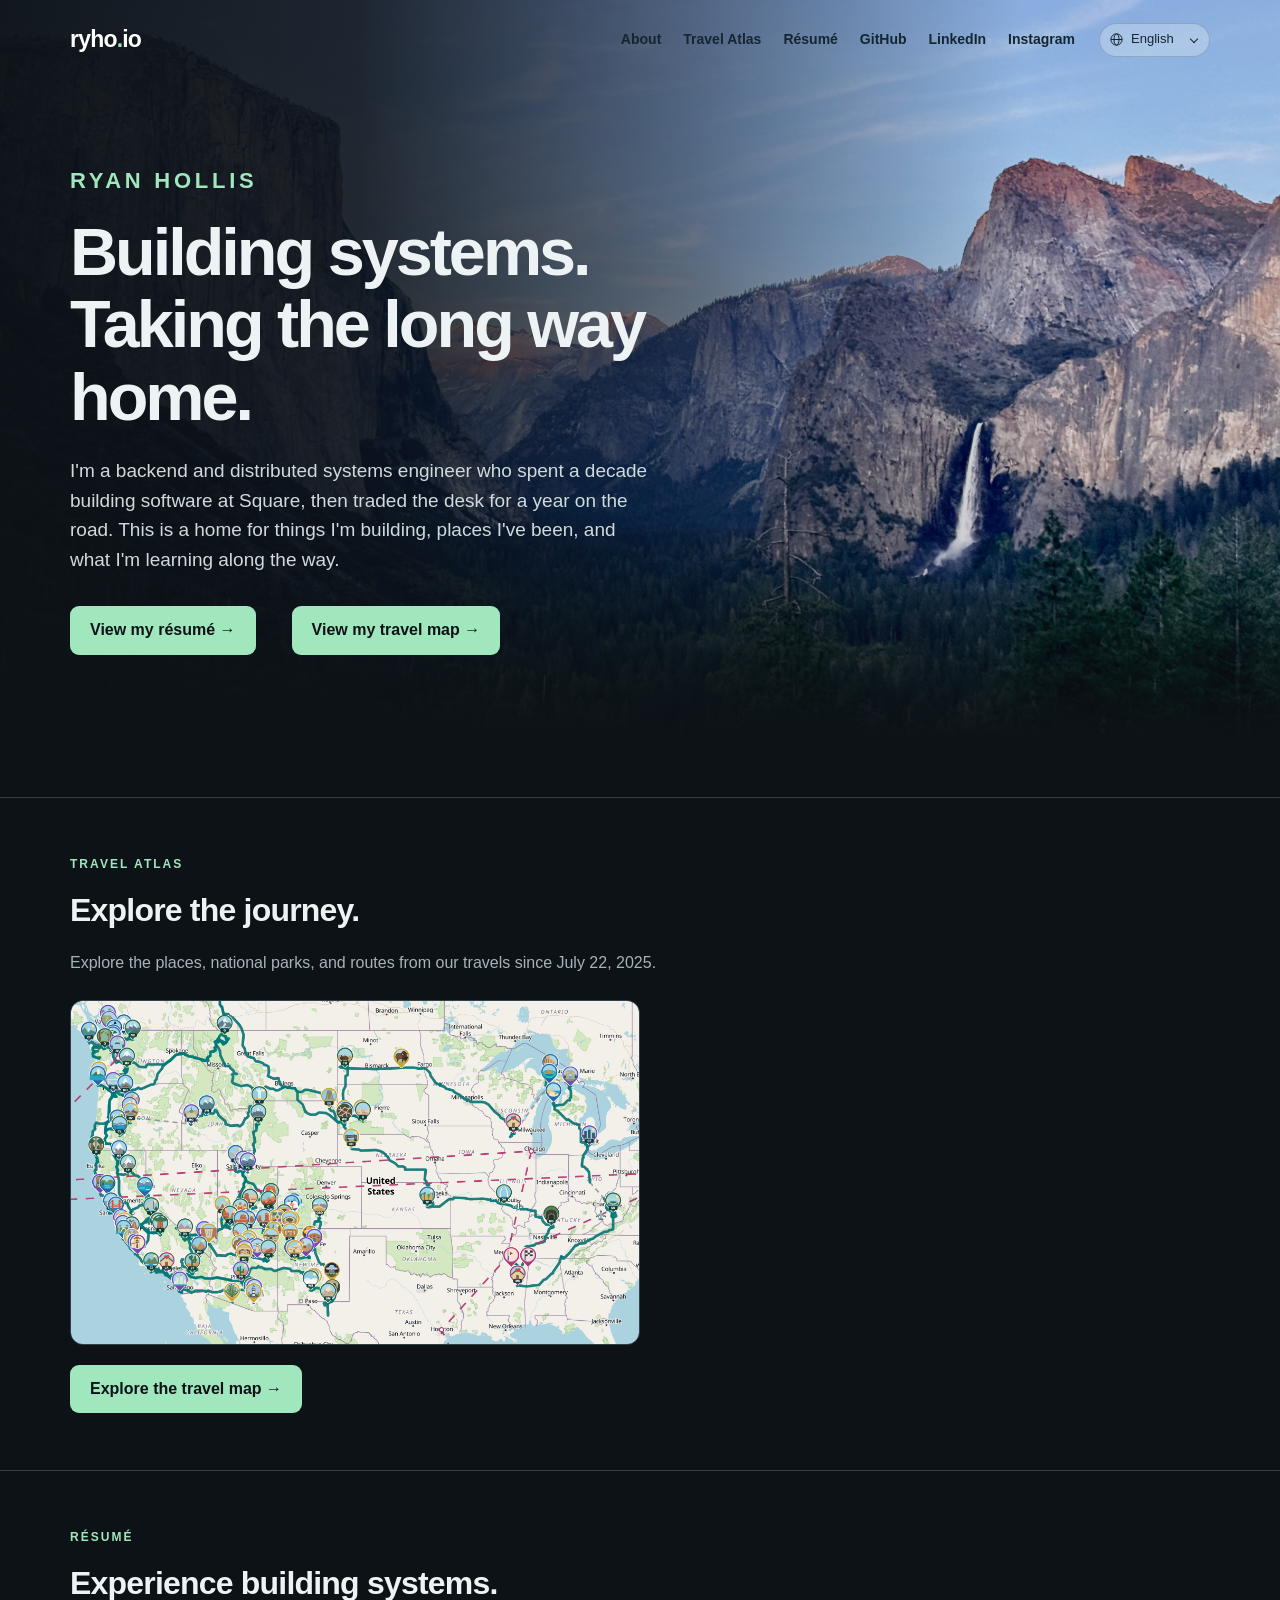
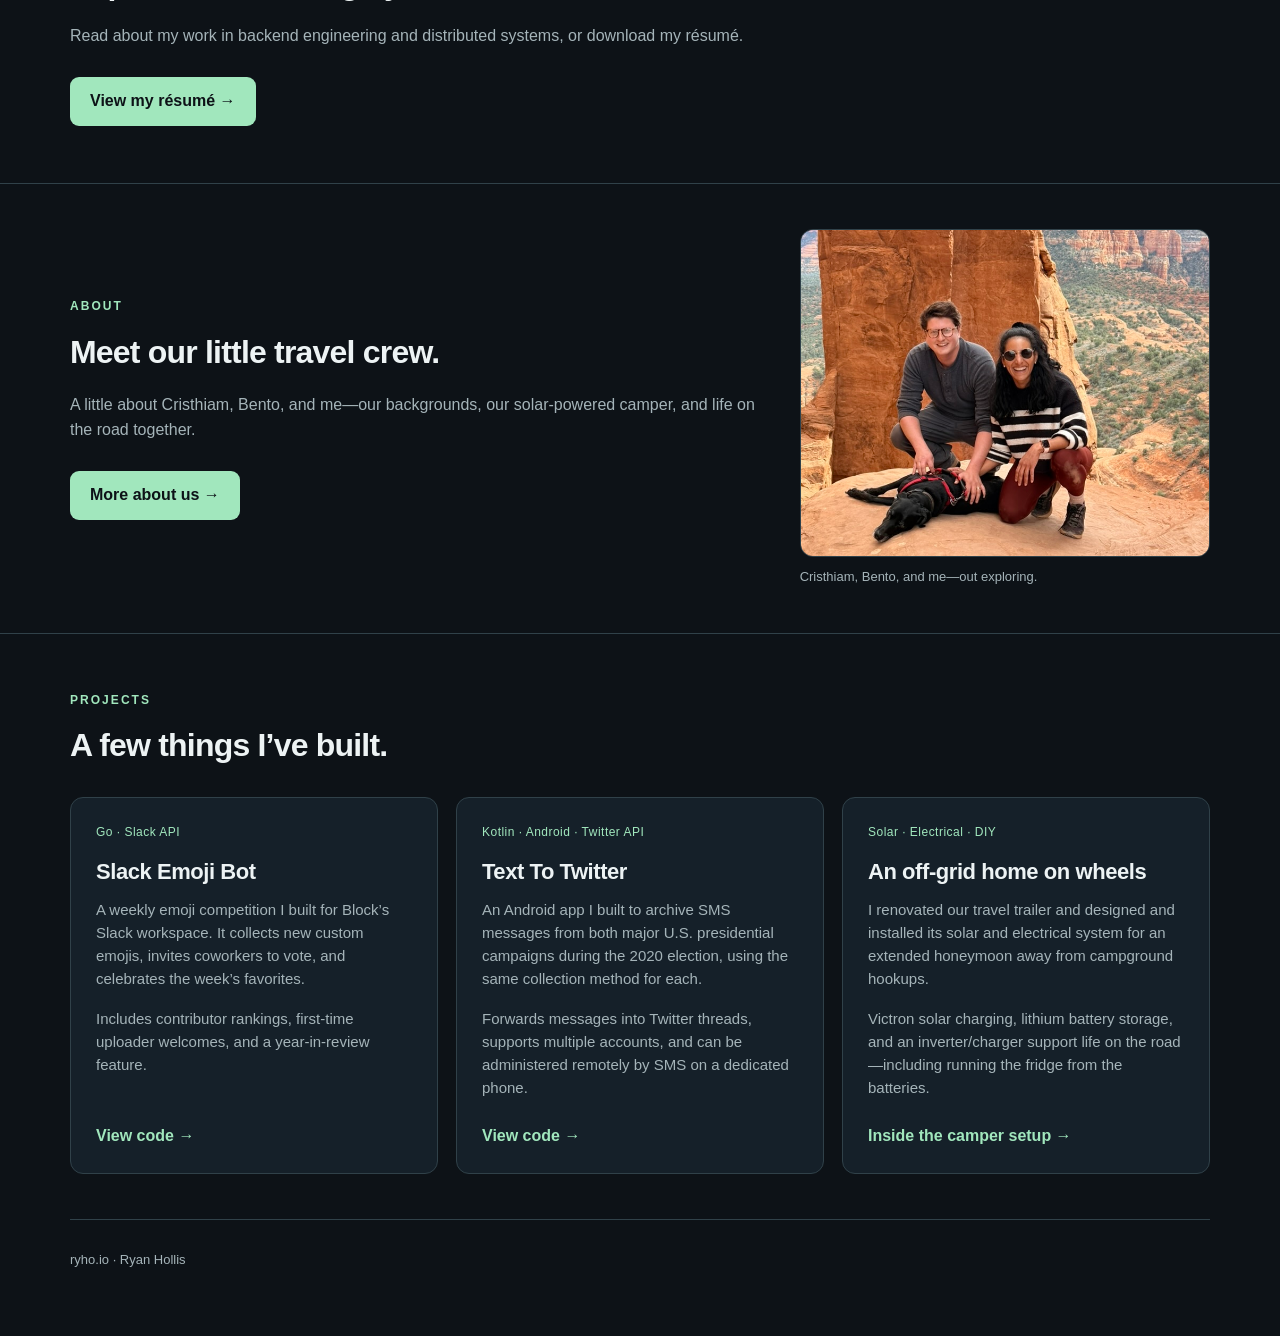
==== commit 7398da11: "mroe" ====
--- a/index.html
+++ b/index.html
@@ -2,6 +2,9 @@
 <html lang="en"><head><meta charset="utf-8"><meta name="viewport" content="width=device-width,initial-scale=1" />
 <meta name="description" content="A software engineer's personal site and interactive travel atlas." />
 <title>ryho.io — Engineering & the road</title>
+<link rel="icon" type="image/png" sizes="64x64" href="favicon.png">
+<link rel="apple-touch-icon" sizes="180x180" href="apple-touch-icon.png">
+
 <style>
 :root{color-scheme:dark;--bg:#0d1217;--fg:#edf3f4;--sub:#a5b4b9;--line:#304149;--accent:#a1e7bd;--card:#152029}*{box-sizing:border-box}
 body{margin:0;font:16px/1.55 -apple-system,BlinkMacSystemFont,Segoe UI,Inter,Arial,sans-serif;background:var(--bg);color:var(--fg)}
@@ -18,13 +21,46 @@
 @media(min-width:541px) and (max-width:900px){.hero-copy{max-width:78%}.hero h1{font-size:clamp(36px,5.2vw,47px)}.hero .lead{font-size:17px}.hero{padding:48px 0}}
 @media(max-width:540px){.home-top{margin-bottom:36px}main{padding-top:12px}.hero{min-height:640px;padding:38px 0;margin-bottom:0}.hero-copy{max-width:100%}.hero h1{font-size:clamp(34px,9vw,46px);max-width:100%}.hero .lead{font-size:16px;color:#e0e7e9;margin-bottom:24px}.hero .eyebrow{font-size:10px;letter-spacing:.12em}.hero .tag{font-size:12px;padding:6px 10px;background:rgba(13,18,23,.72)}.landscape img{object-position:85% 85%}.landscape:after{background:linear-gradient(90deg,rgba(13,18,23,.88),rgba(13,18,23,.68) 65%,rgba(13,18,23,.38)),linear-gradient(0deg,var(--bg),transparent 28%)}}
 .hero .hero-name{font-size:clamp(18px,2vw,22px);font-weight:700;letter-spacing:.17em;text-transform:uppercase;color:var(--accent);margin:0 0 18px}
-.hero-actions{margin:0 0 20px}.hero-actions .resume-cta{margin:0}.travel-preview-grid{display:grid;grid-template-columns:minmax(0,1.7fr) minmax(0,1fr);gap:26px;align-items:start;margin:26px 0 12px}.travel-preview-grid .map-preview{max-width:none;margin:0}.travel-person{margin:0}.travel-person img{display:block;width:100%;height:auto;aspect-ratio:1.25;object-fit:cover;object-position:50% 100%;border-radius:13px;border:1px solid var(--line)}.travel-person figcaption{font-size:13px;color:var(--sub);margin-top:10px}.project-grid{display:grid;grid-template-columns:repeat(3,minmax(0,1fr));gap:18px;margin-top:26px}.project-card{display:flex;flex-direction:column;padding:25px;border:1px solid var(--line);border-radius:13px;background:var(--card)}.project-kind{font-size:12px;color:var(--accent);letter-spacing:.04em}.project-card h3{font-size:22px;line-height:1.2;letter-spacing:-.02em;margin:18px 0 12px}.project-card p{font-size:15px;margin:0 0 16px}.project-card a{margin-top:auto;font-weight:650;padding-top:8px}@media(max-width:850px){.project-grid{grid-template-columns:1fr}.project-card{padding:22px}}@media(max-width:600px){.travel-preview-grid{grid-template-columns:1fr}.travel-person{max-width:400px}.travel-person img{aspect-ratio:4/3}}
+.hero-actions{display:flex;flex-wrap:wrap;gap:16px 36px;margin:0 0 20px}.hero-actions .resume-cta{margin:0}.travel-preview-grid{display:grid;grid-template-columns:minmax(0,1.7fr) minmax(0,1fr);gap:26px;align-items:start;margin:26px 0 12px}.travel-preview-grid .map-preview{max-width:none;margin:0}.travel-person{margin:0}.travel-person img{display:block;width:100%;height:auto;aspect-ratio:1.25;object-fit:cover;object-position:50% 100%;border-radius:13px;border:1px solid var(--line)}.travel-person figcaption{font-size:13px;color:var(--sub);margin-top:10px}.project-grid{display:grid;grid-template-columns:repeat(3,minmax(0,1fr));gap:18px;margin-top:26px}.project-card{display:flex;flex-direction:column;padding:25px;border:1px solid var(--line);border-radius:13px;background:var(--card)}.project-kind{font-size:12px;color:var(--accent);letter-spacing:.04em}.project-card h3{font-size:22px;line-height:1.2;letter-spacing:-.02em;margin:18px 0 12px}.project-card p{font-size:15px;margin:0 0 16px}.project-card a{margin-top:auto;font-weight:650;padding-top:8px}@media(max-width:850px){.project-grid{grid-template-columns:1fr}.project-card{padding:22px}}@media(max-width:600px){.travel-preview-grid{grid-template-columns:1fr}.travel-person{max-width:400px}.travel-person img{aspect-ratio:4/3}}
 .about-preview-grid{display:grid;grid-template-columns:minmax(0,1.7fr) minmax(0,1fr);gap:32px;align-items:center}.about-preview-grid .travel-person img{aspect-ratio:1.25}@media(max-width:600px){.about-preview-grid{grid-template-columns:1fr}}
+
+.home-top.hero-image-pending nav {
+  --accent: #285b48;
+}
+.home-top.hero-image-pending nav::before {
+  content: "";
+  display: block;
+  position: absolute;
+  z-index: -1;
+  inset: 0 -18px;
+  background: #edf4f7;
+}
+.home-top.hero-image-pending nav .brand {
+  color: #142632;
+}
 </style><script src="assets/i18n.js"></script><link rel="stylesheet" href="assets/navigation.css"><script src="assets/navigation.js" defer></script></head><body>
-<div class="wrap home-top"><figure class="landscape"><img src="assets/images/yosemite-landscape.jpg" width="4032" height="3024" fetchpriority="high" alt="Yosemite Valley at sunset, with El Capitan, Half Dome, and Bridalveil Fall"></figure><nav><a href="index.html" class="brand">ryho<span style="color:var(--accent)">.</span>io</a><button class="nav-toggle" type="button" aria-expanded="false" aria-controls="nav-panel"><svg aria-hidden="true" viewBox="0 0 24 24" width="15" height="15" fill="none" stroke="currentColor" stroke-width="1.6" stroke-linecap="round"><path d="M4 6h16M4 12h16M4 18h16"/></svg> <span data-i18n="Menu">Menu</span></button><div class="nav-panel" id="nav-panel"><div class="links"><a href="about.html" data-i18n="About">About</a><a href="travel.html" data-i18n="Travel Atlas">Travel Atlas</a><a href="resume.html" data-i18n="Résumé">Résumé</a><a href="https://github.com/ryho" target="_blank" rel="noopener">GitHub</a><a href="https://www.linkedin.com/in/rhollis7/" target="_blank" rel="noopener">LinkedIn</a><a href="https://www.instagram.com/theryanhollis/" target="_blank" rel="noopener">Instagram</a></div><label class="nav-language"><svg class="language-globe" aria-hidden="true" viewBox="0 0 24 24" fill="none" stroke="currentColor" stroke-width="1.6"><circle cx="12" cy="12" r="9"/><ellipse cx="12" cy="12" rx="4" ry="9"/><path d="M3 12h18"/></svg><span class="language-label" data-i18n="Language">Language</span><select data-language-select aria-label="Language / Idioma / Langue"><option value="en">English</option><option value="es">Español</option><option value="fr">Français</option></select></label></div></nav>
+<div class="wrap home-top hero-image-pending"><figure class="landscape"><img src="assets/images/yosemite-landscape.jpg" width="4032" height="3024" fetchpriority="high" alt="Yosemite Valley at sunset, with El Capitan, Half Dome, and Bridalveil Fall"></figure>
+<script>
+  (() => {
+    const hero = document.querySelector(".home-top");
+    const photo = hero.querySelector(".landscape img");
+    const showTransparentMenu = () => hero.classList.remove("hero-image-pending");
+
+    if (typeof photo.decode === "function") {
+      photo.decode().then(showTransparentMenu, () => {
+        // Keep the readable background if the photo cannot be displayed.
+      });
+    } else if (photo.complete && photo.naturalWidth > 0) {
+      showTransparentMenu();
+    } else {
+      photo.addEventListener("load", showTransparentMenu, { once: true });
+    }
+  })();
+</script>
+<nav><a href="index.html" class="brand">ryho<span style="color:var(--accent)">.</span>io</a><button class="nav-toggle" type="button" aria-expanded="false" aria-controls="nav-panel"><svg aria-hidden="true" viewBox="0 0 24 24" width="15" height="15" fill="none" stroke="currentColor" stroke-width="1.6" stroke-linecap="round"><path d="M4 6h16M4 12h16M4 18h16"/></svg> <span data-i18n="Menu">Menu</span></button><div class="nav-panel" id="nav-panel"><div class="links"><a href="about.html" data-i18n="About">About</a><a href="travel.html" data-i18n="Travel Atlas">Travel Atlas</a><a href="resume.html" data-i18n="Résumé">Résumé</a><a href="https://github.com/ryho" target="_blank" rel="noopener">GitHub</a><a href="https://www.linkedin.com/in/rhollis7/" target="_blank" rel="noopener">LinkedIn</a><a href="https://www.instagram.com/theryanhollis/" target="_blank" rel="noopener">Instagram</a></div><label class="nav-language"><svg class="language-globe" aria-hidden="true" viewBox="0 0 24 24" fill="none" stroke="currentColor" stroke-width="1.6"><circle cx="12" cy="12" r="9"/><ellipse cx="12" cy="12" rx="4" ry="9"/><path d="M3 12h18"/></svg><span class="language-label" data-i18n="Language">Language</span><select data-language-select aria-label="Language / Idioma / Langue"><option value="en">English</option><option value="es">Español</option><option value="fr">Français</option></select></label></div></nav>
 <main><section class="hero" id="about"><div class="hero-copy"><p class="hero-name">Ryan Hollis</p><h1><span data-i18n="Building systems.">Building systems.</span><br><span data-i18n="Taking the long way home.">Taking the long way home.</span></h1>
 <p class="lead" data-i18n="I'm a backend and distributed systems engineer who spent a decade building software at Square, then traded the desk for a year on the road. This is a home for things I'm building, places I've been, and what I'm learning along the way.">I'm a backend and distributed systems engineer who spent a decade building software at Square, then traded the desk for a year on the road. This is a home for things I'm building, places I've been, and what I'm learning along the way.</p>
-<div class="hero-actions"><a class="resume-cta" href="resume.html" data-i18n="View my résumé →">View my résumé →</a></div><div class="tags"><span class="tag" data-i18n="Distributed systems">Distributed systems</span><span class="tag" data-i18n="Travel">Travel</span><span class="tag" data-i18n="Projects">Projects</span></div></div></section></main></div>
+<div class="hero-actions"><a class="resume-cta" href="resume.html" data-i18n="View my résumé →">View my résumé →</a><a class="resume-cta" href="travel.html" data-i18n="View my travel map →">View my travel map →</a></div></div></section></main></div>
 <section class="mapsection"><div class="wrap"><p class="eyebrow" data-i18n="Travel Atlas">Travel Atlas</p><h2 data-i18n="Explore the journey.">Explore the journey.</h2><p data-i18n="Explore the places, national parks, and routes from our travels since July 22, 2025.">Explore the places, national parks, and routes from our travels since July 22, 2025.</p><a class="map-preview" href="travel.html"><img src="assets/images/travel-usa-preview.png" width="2152" height="1298" loading="lazy" alt="USA travel map with our route and destination pins"></a><a href="travel.html" style="display:inline-block;background:var(--accent);color:var(--bg);padding:12px 20px;border-radius:9px;font-weight:700;margin:12px 0" data-i18n="Explore the travel map →">Explore the travel map →</a></div></section>
 <section class="mapsection"><div class="wrap"><p class="eyebrow" data-i18n="Résumé">Résumé</p><h2 data-i18n="Experience building systems.">Experience building systems.</h2><p data-i18n="Read about my work in backend engineering and distributed systems, or download my résumé.">Read about my work in backend engineering and distributed systems, or download my résumé.</p><a class="resume-cta" href="resume.html" data-i18n="View my résumé →">View my résumé →</a></div></section>
 <section class="mapsection"><div class="wrap about-preview-grid"><div><p class="eyebrow" data-i18n="About">About</p><h2 data-i18n="Meet our little travel crew.">Meet our little travel crew.</h2><p data-i18n="A little about Cristhiam, Bento, and me—our backgrounds, our solar-powered camper, and life on the road together.">A little about Cristhiam, Bento, and me—our backgrounds, our solar-powered camper, and life on the road together.</p><a class="resume-cta" href="about.html" data-i18n="More about us →">More about us →</a></div><figure class="travel-person"><img src="assets/photos/about-us.jpg" width="768" height="841" loading="lazy" alt="Ryan, Cristhiam, and Bento together among red rock cliffs"><figcaption data-i18n="Cristhiam, Bento, and me—out exploring.">Cristhiam, Bento, and me—out exploring.</figcaption></figure></div></section>
